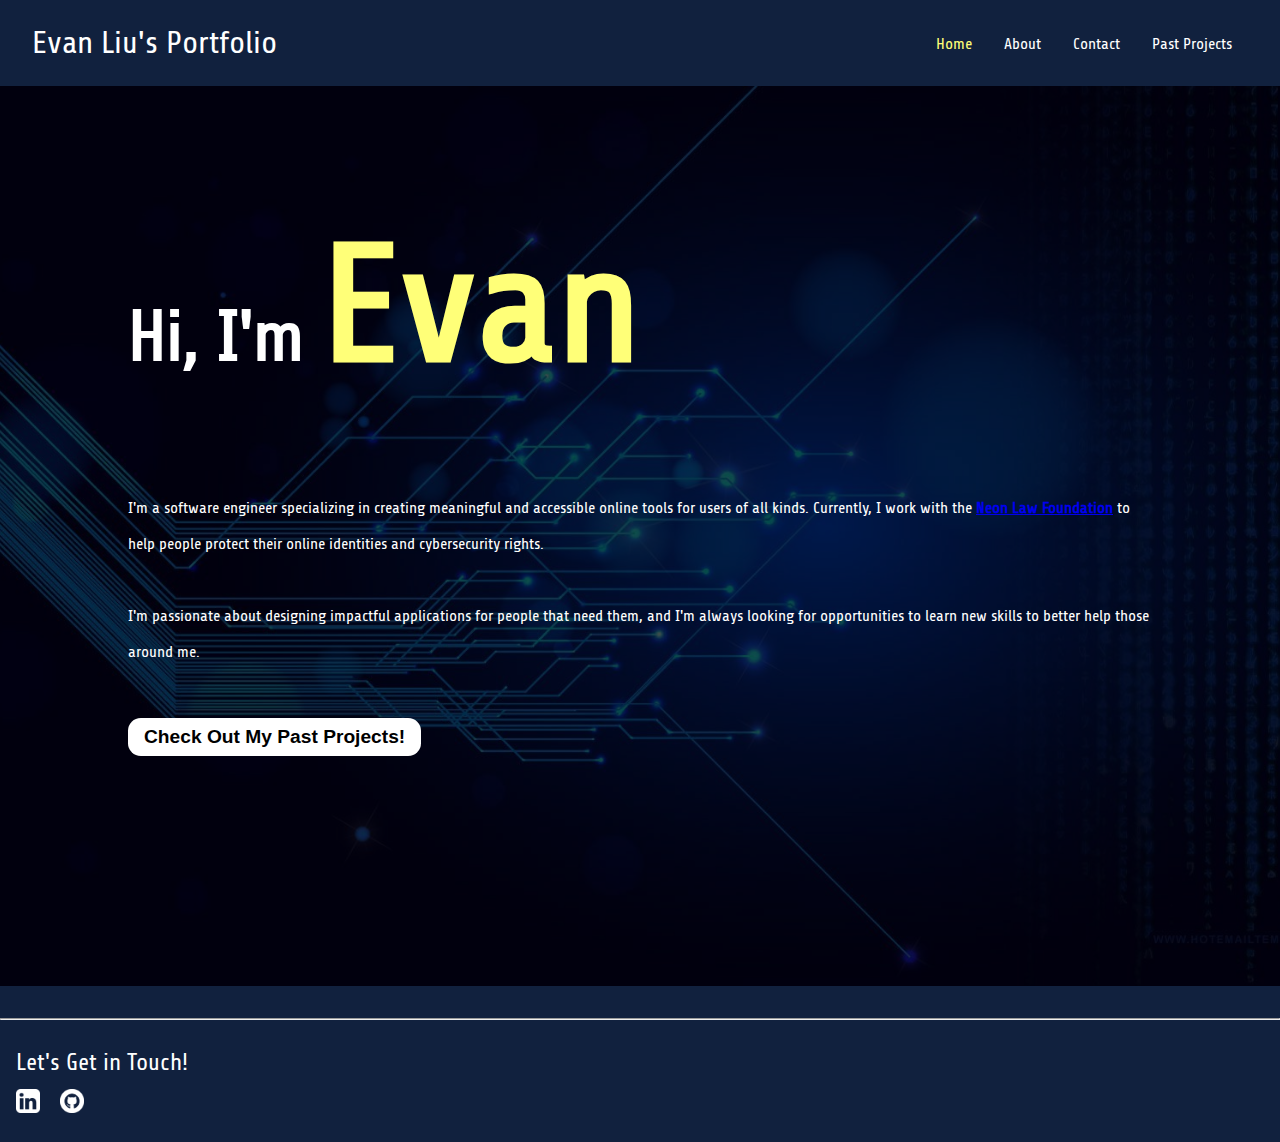
==== index.html @ 4403b8cd "Initial Commit" ====
<!DOCTYPE html>
<html lang="en">
  <head>
    <meta charset="UTF-8" />
    <meta http-equiv="X-UA-Compatible" content="IE=edge" />
    <meta name="viewport" content="width=device-width, initial-scale=1.0" />
    <title>Evan Liu's Portfolio</title>
    <!-- Image Credit: https://stock.adobe.com/images/letter-e-glitch-style-alphabet-modern-font-logo-vector-icon/252746757 -->
    <link rel="icon" href="./assets/images/favicon-final.webp" />
    <link rel="stylesheet" href="./assets/styles/index.css" />
  </head>
  <body>
    <header class="nav-container">
      <h1 class="title">
        <a href="./index.html">Evan Liu's Portfolio</a>
      </h1>
      <nav>
        <!-- <picture
          ><img src="./assets/images/hamburger.png" alt="Hamburger Menu"
        /></picture> -->
        <a href="./projects.html">Past Projects</a>
        <a href="./contact.html">Contact</a>
        <a href="./about.html">About</a>
        <a class="active" href="./index.html">Home</a>
      </nav>
    </header>
    <main>
      <div id="hero">
        <!-- Image Credit: https://wallpaper.dog/blue-technology-wallpapers -->
        <img
          id="hero-image"
          src="./assets/images/tech.webp"
          alt="Hero Technology Background"
        />

        <!-- The span below will eventually be used to add color and weight to my name when styling is allowed -->

        <section id="hero-body">
          <h2>Hi, I'm <span class="impact">Evan</span></h2>
          <p>
            I'm a software engineer specializing in creating meaningful and
            accessible online tools for users of all kinds. Currently, I work
            with the
            <b
              ><a href="https://www.deleteyourdata.com"
                >Neon Law Foundation</a
              ></b
            >
            to help people protect their online identities and cybersecurity
            rights.
          </p>
          <br />
          <p>
            I'm passionate about designing impactful applications for people
            that need them, and I'm always looking for opportunities to learn
            new skills to better help those around me.
          </p>
          <!-- Onclick to be written and implemented when JS permitted -->
          <button>Check Out My Past Projects!</button>
        </section>
      </div>
    </main>
    <hr />
    <footer>
      <h3>Let's Get in Touch!</h3>
      <!-- Image Credit: https://iconsplace.com/white-icons/linkedin-icon-18/ -->
      <a href="https://www.linkedin.com/in/evan-liu-195bba22a"
        ><img
          class="footer-icon"
          src="./assets/images/linkedin-white.webp"
          alt="Linkedin Logo"
          title="LinkedIn"
      /></a>
      <!-- Image Credit: https://www.pngkey.com/maxpic/u2w7q8w7a9u2r5t4/ -->
      <a href="https://github.com/EvanLiu0"
        ><img
          class="footer-icon"
          src="./assets/images/github-white.webp"
          alt="GitHub Logo"
          title="GitHub"
      /></a>
    </footer>
  </body>
</html>
---- assets/styles/index.css ----
:root {
  --primary-text-color: rgb(255, 255, 255);
  --nav-text-color: rgb(255, 255, 255);
  --secondary-text-color: rgb(255, 255, 120);
  --font-family-main: "Moulpali", serif, sans-serif;
}

* {
  margin: 0;
  padding: 0;
}

@font-face {
  font-family: "Moulpali";
  src: url("../fonts/Moulpali/Moulpali-Regular.ttf");
}

@keyframes fade-in {
  0% {
    opacity: 0;
  }
  100% {
    opacity: 1;
  }
}

/* nav picture {
  visibility: hidden;
  border: 1px solid red;
}

nav > * + * {
  visibility: visible;
  border: 1px solid orange;
  padding: 0.3rem;
} */

/** Nav Stuff **/
.nav-container {
  background: #11213e;
  width: 100%;
  box-sizing: border-box;
  display: flex;
  justify-content: space-between;
  color: var(--nav-text-color);
  padding: 0.5rem 2rem 0.5rem 2rem;
}

nav {
  padding: 1.1rem 0 0 0;
}

.title {
  float: left;
  font-weight: normal;
  font-family: inherit;
}

nav a {
  float: right;
  margin: 0rem 1rem;
  position: relative;
  color: var(--nav-text-color);
  text-decoration: none;
}

nav a:hover {
  font-weight: bold;
  color: var(--secondary-text-color);
}

@media screen and (max-width: 730px) {
  .title {
    font-size: 1.5rem;
    padding-top: 1.5%;
  }

  header nav a {
    font-size: 0.8rem;
    padding-top: 0.5%;
    margin: 0rem 0.6rem;
  }

  .nav-container {
    padding: 0.5rem 0rem 0.5rem 1rem;
  }

  section p {
    font-size: 0.9rem !important;
  }
}

@media screen and (max-width: 500px) {
  .title {
    font-size: 0.9rem;
    padding-top: 2%;
  }

  header nav a {
    font-size: 0.65rem;
  }

  nav {
    padding: 0.6rem 0 0 0;
  }

  main {
    height: 100vh !important;
  }

  section p {
    font-size: 0.8rem !important;
  }
}
/***************/

body {
  background: #11213e;
  max-width: 100%;
  overflow-x: hidden;
  font-family: var(--font-family-main);
}

main {
  color: rgb(0, 0, 0);
  width: 100%;
  height: 100vh;
  margin-bottom: 2rem;
  color: var(--primary-text-color);
  box-sizing: border-box;
  display: flex;
  align-items: center;
  justify-content: center;
}

#hero {
  animation: fade-in 0.75s;
  width: 100%;
  height: 100%;
  box-sizing: border-box;
}

#hero-body {
  color: white;
  position: absolute;
  /* padding: 3rem 10rem 10rem 10rem; */
  padding: 3% 10% 10% 10%;
  font-size: 1rem;
}

#hero-image {
  animation: fade-in 0.75s;
  object-fit: cover;
  width: 100%;
  height: 100%;
  position: absolute;
  filter: brightness(0.3);
}

.impact {
  font-size: 13vw;
  font-weight: bold;
  color: var(--secondary-text-color);
}

h1 a {
  font-weight: normal;
  text-decoration: none;
  color: white;
}

h2 {
  font-size: 5.5vw;
  font-family: inherit;
}

h3 {
  font-size: 1.5rem;
  font-weight: normal;
}

footer {
  margin: 1rem;
  color: var(--primary-text-color);
}

main a:visited {
  color: var(--secondary-text-color);
}

button {
  margin-top: 3rem;
  background: rgb(255, 255, 255);
  color: rgb(0, 0, 0);
  border: none;
  padding: 0.5rem 1rem 0.5rem 1rem;
  border-radius: 0.8rem;
  font-size: 1.2rem;
  font-weight: bold;
  cursor: pointer;
  transition: 0.25s;
}

button:hover {
  background: var(--secondary-text-color);
  border-radius: 10rem;
}

main a:hover {
  text-decoration: none;
}

.footer-icon {
  width: 1.5rem;
  height: 1.5rem;
  margin-right: 1rem;
  cursor: pointer;
}

.active {
  color: var(--secondary-text-color) !important;
}
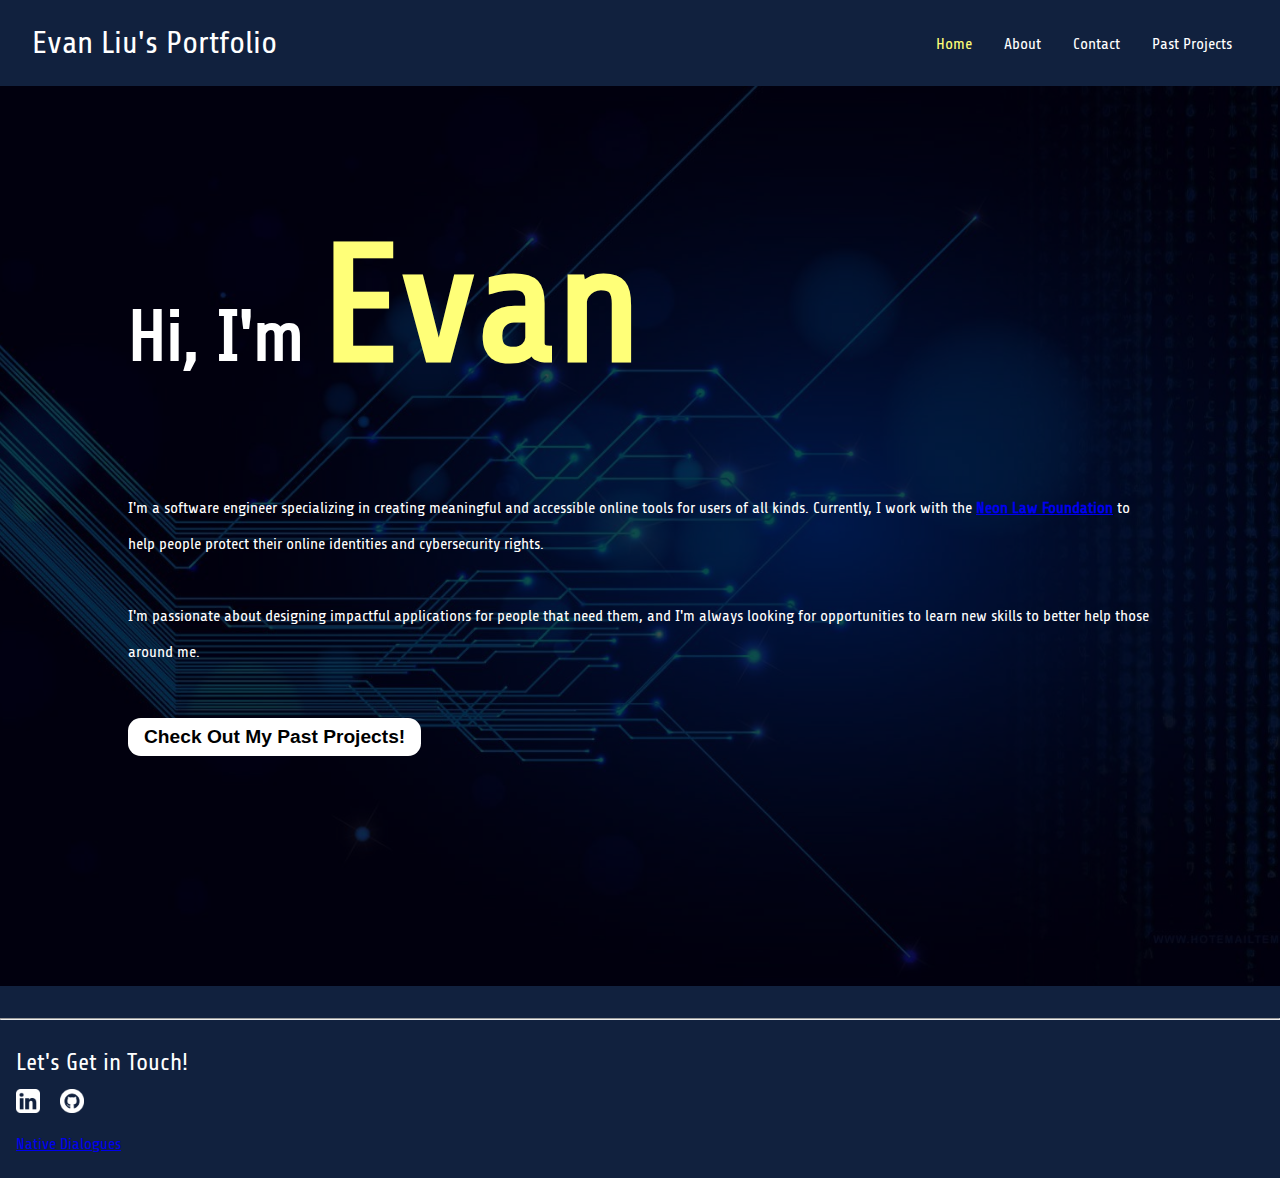
==== commit 13405bc7: "I think i'm like semi-done with update" ====
--- a/index.html
+++ b/index.html
@@ -79,6 +79,8 @@
           alt="GitHub Logo"
           title="GitHub"
       /></a>
+      <br />
+      <a href="./nativedialogs.html">Native Dialogues</a>
     </footer>
   </body>
 </html>
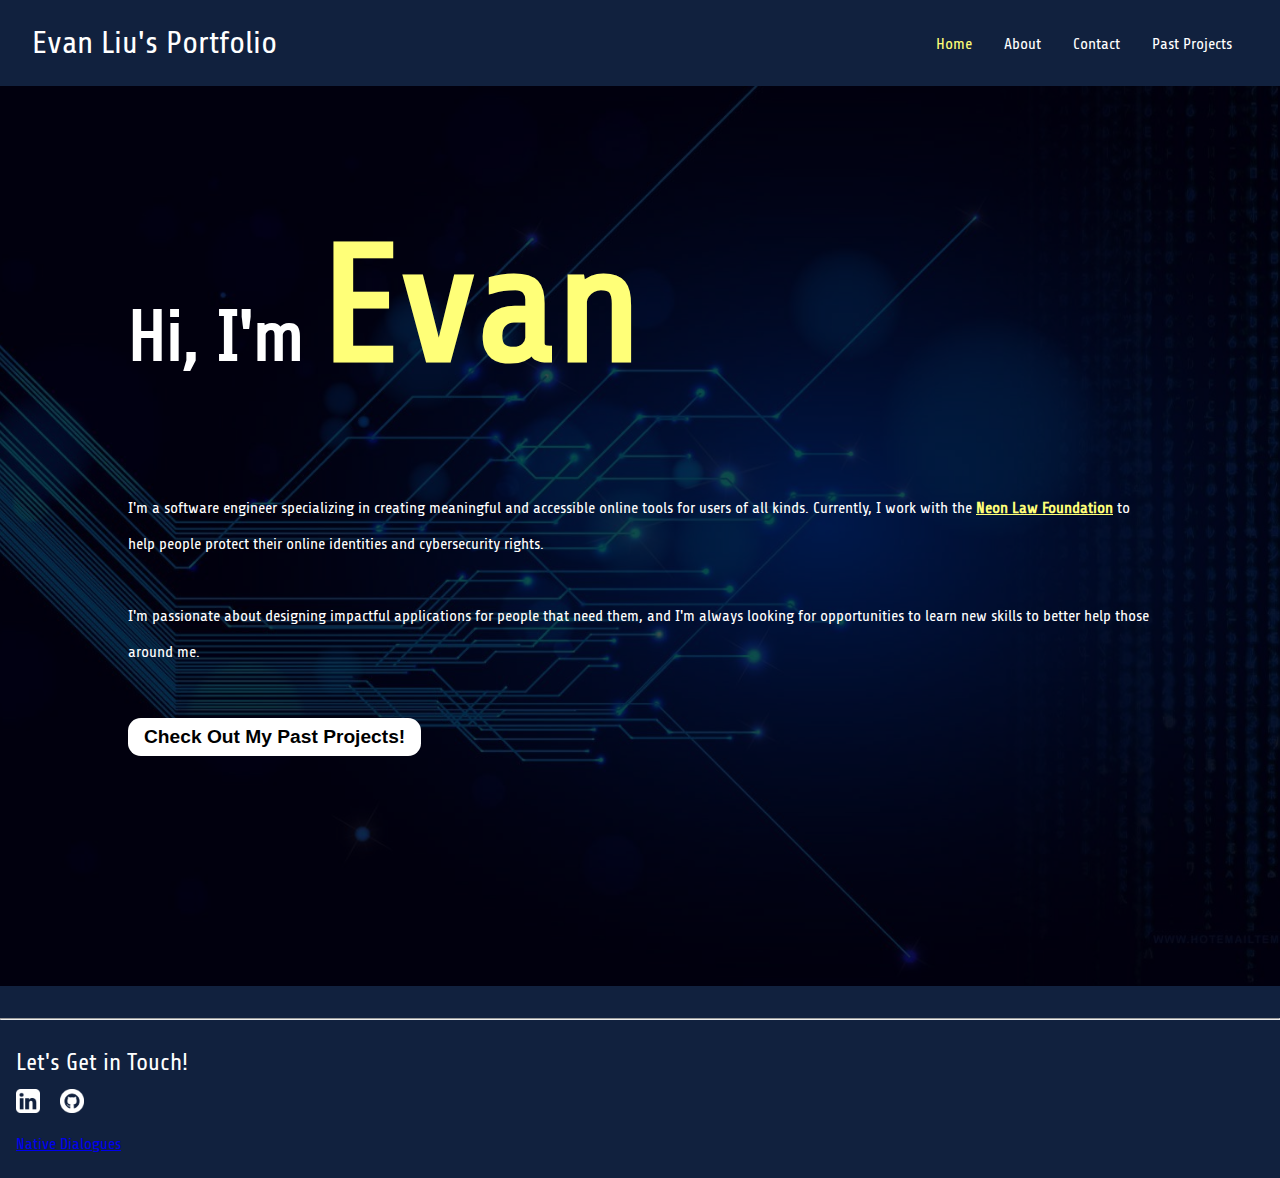
==== commit 1001b89e: "Netlify Testing" ====
--- a/index.html
+++ b/index.html
@@ -1,6 +1,20 @@
 <!DOCTYPE html>
 <html lang="en">
   <head>
+    <!-- Google tag (gtag.js) -->
+    <script
+      async
+      src="https://www.googletagmanager.com/gtag/js?id=G-M169WZK349"
+    ></script>
+    <script>
+      window.dataLayer = window.dataLayer || [];
+      function gtag() {
+        dataLayer.push(arguments);
+      }
+      gtag("js", new Date());
+
+      gtag("config", "G-M169WZK349");
+    </script>
     <meta charset="UTF-8" />
     <meta http-equiv="X-UA-Compatible" content="IE=edge" />
     <meta name="viewport" content="width=device-width, initial-scale=1.0" />
@@ -36,7 +50,7 @@
         <!-- The span below will eventually be used to add color and weight to my name when styling is allowed -->
 
         <section id="hero-body">
-          <h2>Hi, I'm <span class="impact">Evan</span></h2>
+          <h2 id="hero-title">Hi, I'm <span class="impact">Evan</span></h2>
           <p>
             I'm a software engineer specializing in creating meaningful and
             accessible online tools for users of all kinds. Currently, I work
@@ -56,7 +70,9 @@
             new skills to better help those around me.
           </p>
           <!-- Onclick to be written and implemented when JS permitted -->
-          <button>Check Out My Past Projects!</button>
+          <button onclick="location.href = './projects.html';">
+            Check Out My Past Projects!
+          </button>
         </section>
       </div>
     </main>
--- a/assets/styles/index.css
+++ b/assets/styles/index.css
@@ -220,3 +220,8 @@
 .active {
   color: var(--secondary-text-color) !important;
 }
+
+section a,
+section a:visited {
+  color: var(--secondary-text-color);
+}
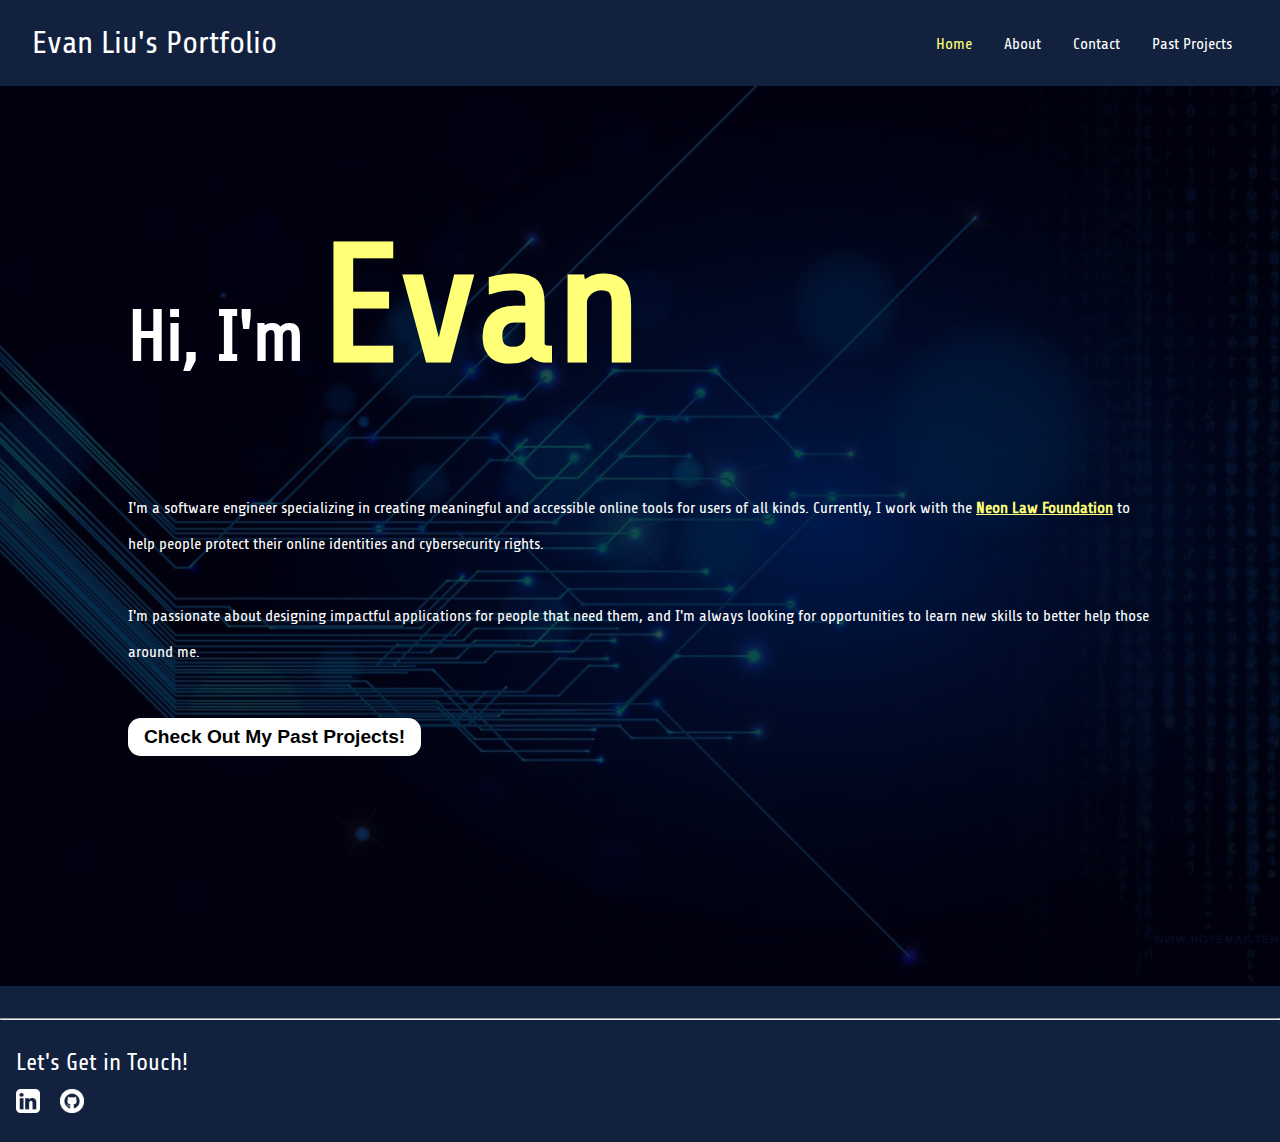
==== commit 0e2e5f64: "Removed Dialogs Link" ====
--- a/index.html
+++ b/index.html
@@ -70,7 +70,7 @@
             new skills to better help those around me.
           </p>
           <!-- Onclick to be written and implemented when JS permitted -->
-          <button onclick="location.href = './projects.html';">
+          <button onclick="location.href='./projects.html';">
             Check Out My Past Projects!
           </button>
         </section>
@@ -95,8 +95,6 @@
           alt="GitHub Logo"
           title="GitHub"
       /></a>
-      <br />
-      <a href="./nativedialogs.html">Native Dialogues</a>
     </footer>
   </body>
 </html>
